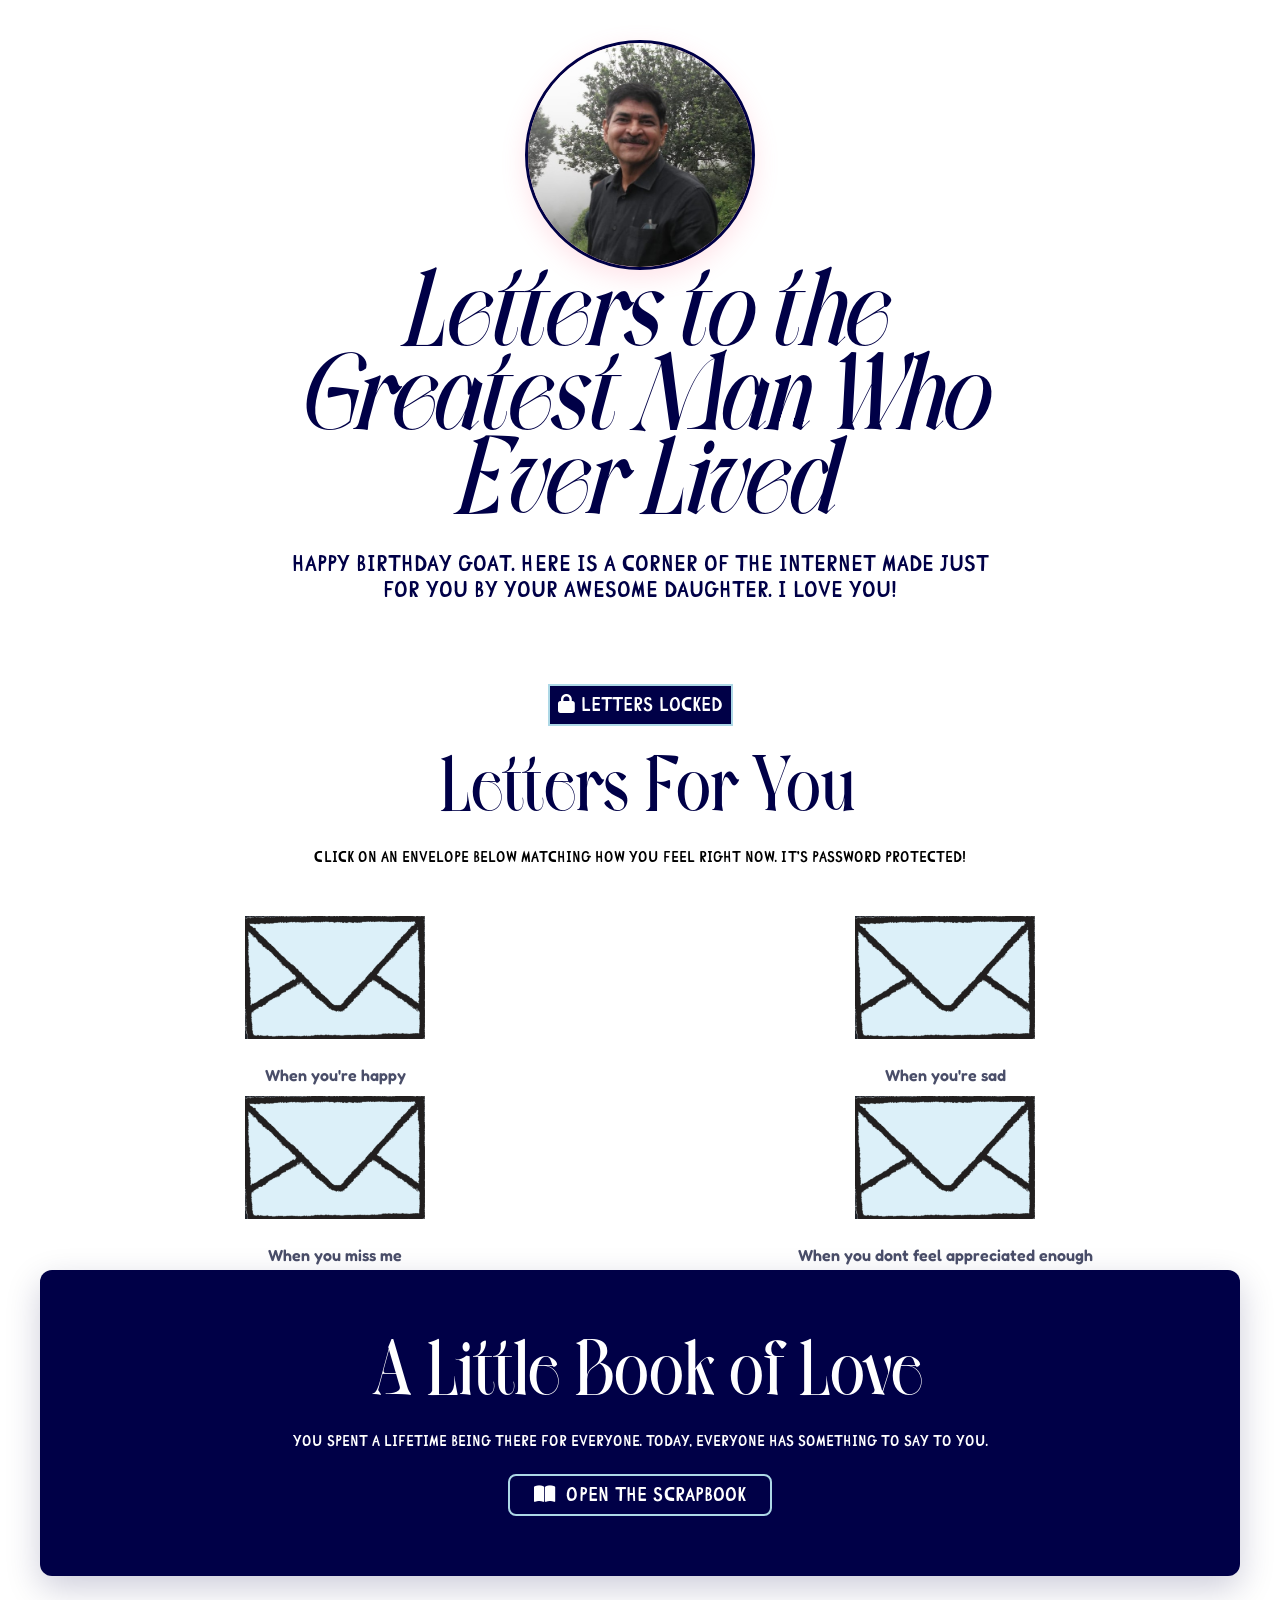
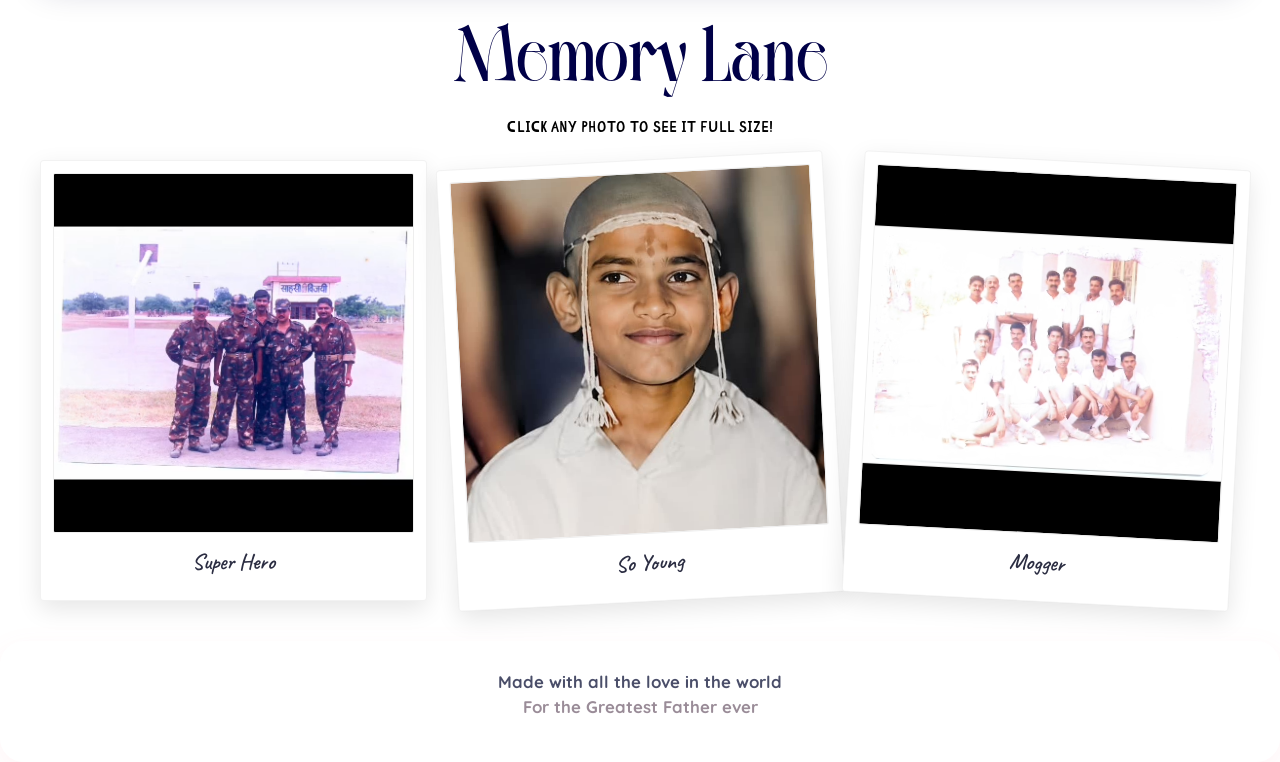
==== index.html @ 83b492b8 "Initial commit" ====
<!DOCTYPE html>
<html lang="en">
<head>
    <meta charset="UTF-8">
    <meta name="viewport" content="width=device-width, initial-scale=1.0">
    <title>Letters to the Greatest Man Who Ever Lived</title>
    <!-- Google Fonts for cute & readable typography -->
    <link rel="preconnect" href="https://fonts.googleapis.com">
    <link rel="preconnect" href="https://fonts.gstatic.com" crossorigin>
    <link href="https://fonts.googleapis.com/css2?family=Fredoka:wght@300..700&family=Quicksand:wght@300..700&family=Caveat:wght@400..700&display=swap" rel="stylesheet">
    <!-- FontAwesome for icons -->
    <link rel="stylesheet" href="https://cdnjs.cloudflare.com/ajax/libs/font-awesome/6.4.0/css/all.min.css">
    <!-- Canvas Confetti Library for cute celebratory effects -->
    <script src="https://cdn.jsdelivr.net/npm/canvas-confetti@1.6.0/dist/confetti.browser.min.js"></script>
    <!-- Custom CSS -->
    <link rel="stylesheet" href="style.css">
</head>
<body>

    <!-- Floating Background Elements (Hearts, Stars, Clouds) -->
    <div id="vanta-bg"></div>
    <!-- Three.js -->
    <script src="https://cdnjs.cloudflare.com/ajax/libs/three.js/r134/three.min.js"></script>

    <!-- Vanta Fog -->
    <script src="https://cdn.jsdelivr.net/npm/vanta@latest/dist/vanta.fog.min.js"></script>



    <div class="app-container">
        <!-- Header / Hero Section -->


        <script type="module">
            import { balloons, textBalloons } from "https://cdn.jsdelivr.net/npm/balloons-js@0.0.3/+esm";
            balloons();
        </script>



        <header class="hero-section">
            <div class="hero-image-wrapper">
                <img src="images/papa5.jpeg" alt="Greatest Dad Illustration" class="hero-image">
            </div>
            <h1 class="hero-title">Letters to the Greatest Man Who Ever Lived</h1>
            <p class="hero-subtitle">Happy birthday goat. Here is a corner of the internet made just for you by your awesome daughter. I love you!</p>
            </div>
        </header>

        <!-- Letters Section -->
        <section class="section letters-section">
            <div id="lock-status-bar">
                <span class="status-badge locked"><i class="fa-solid fa-lock"></i> Letters Locked</span>
            </div>
            <h2 class="section-title"><i class="fa-solid fa-envelope-heart"></i> Letters For You</h2>
            <p class="section-desc">Click on an envelope below matching how you feel right now. It's password protected!</p>
            
            <div class="letters-grid">
                <div class="envelope-card" onclick="openLetter('happy')">
                    <div class="envelope-gif-wrapper">
                        <img
                            class="envelope-static"
                            src="images/Letter.png"
                            alt="Happy envelope"
                        >
                        <img
                            class="envelope-gif"
                            src="images/letter gif.gif"
                            alt=""
                        >
                    </div>
                    <span class="envelope-label">When you're happy</span>
                </div>

                <!-- Sad Envelope -->
                <div class="envelope-card" onclick="openLetter('sad')">
                    <div class="envelope-gif-wrapper">
                        <img
                            class="envelope-static"
                            src="images/Letter.png"
                            alt="Happy envelope"
                        >
                        <img
                            class="envelope-gif"
                            src="images/letter gif.gif"
                            alt=""
                        >
                    </div>
                    <span class="envelope-label">When you're sad</span>
                </div>

                <div class="letters-center-heart"
     onclick="openLetter('mom')"
     role="button"
     tabindex="0"
     aria-label="Open a letter from Mom">

    <img
        class="heart-static"
        src="images/heart image.png"
        alt="Letter from Mom"
    >

    <img
        class="heart-gif"
        src="images/heart slow gif.gif"
        alt=""
    >

    <span class="heart-label">One from your beautiful wife</span>
</div>

                <!-- Proud Envelope -->
                <div class="envelope-card" onclick="openLetter('proud')">
                    <div class="envelope-gif-wrapper">
                        <img
                            class="envelope-static"
                            src="images/Letter.png"
                            alt="Happy envelope"
                        >
                        <img
                            class="envelope-gif"
                            src="images/letter gif.gif"
                            alt=""
                        >
                    </div>
                    <span class="envelope-label">When you miss me</span>
                </div>

                <!-- Not Appreciated Envelope -->
                <div class="envelope-card" onclick="openLetter('not-appreciated')">
                    <div class="envelope-gif-wrapper">
                        <img
                            class="envelope-static"
                            src="images/Letter.png"
                            alt="Happy envelope"
                        >
                        <img
                            class="envelope-gif"
                            src="images/letter gif.gif"
                            alt=""
                        >
                    </div>
                    <span class="envelope-label">When you dont feel appreciated enough</span>
                </div>
            </div>
        </section>

        <!-- Scrapbook Teaser Section -->
        <section class="section scrapbook-teaser-section">
            <h2 class="section-title"><i class="fa-solid fa-book-heart"></i> A Little Book of Love</h2>
            <p class="section-desc">You spent a lifetime being there for everyone. Today, everyone has something to say to you.</p>
            <div class="scrapbook-open-btn-wrap">
                <a href="scrapbook.html" class="scrapbook-open-btn">
                    <i class="fa-solid fa-book-open"></i> Open the Scrapbook
                </a>
            </div>
        </section>

        <!-- Polaroid Photo Gallery Section -->
        <section class="section gallery-section">
            <h2 class="section-title">Memory Lane</h2>
            <p class="section-desc">Click any photo to see it full size!</p>
            
            <div class="polaroid-grid">
                <!-- Polaroid 1 -->
                <div class="polaroid-card" onclick="openLightbox('images/papa3.png', 'The World\'s Best Dad!')">
                    <div class="polaroid-image-container">
                        <img src="images/papa3.png" alt="Best Dad Memory">
                    </div>
                    <p class="polaroid-caption">Super Hero</p>
                </div>

                <!-- Polaroid 2 -->
                <div class="polaroid-card tilt-left" onclick="openLightbox('images/papa2.jpeg', 'hehe young papa')">
                    <div class="polaroid-image-container">
                        <img src="images/papa6.jpeg" alt="Family Hug Memory">
                    </div>
                    <p class="polaroid-caption">So Young</p>
                </div>

                <!-- Polaroid 3 -->
                <div class="polaroid-card tilt-right" onclick="openLightbox('images/papa4.png')">
                    <div class="polaroid-image-container">
                        <img src="images/papa4.png" alt="Relaxing Dad Memory">
                    </div>
                    <p class="polaroid-caption">Mogger</p>
                </div>
            </div>
        </section>

        <!-- Footer -->
        <footer class="app-footer">
            <p>Made with all the love in the world</p>
            <p class="footer-sub">For the Greatest Father ever</p>
            <div class="footer-controls">
                <button class="lock-btn" id="lock-btn" onclick="toggleLockState()"><i class="fa-solid fa-lock"></i> Lock Letters</button>
            </div>
        </footer>

    </div>

    <!-- Modals Section -->

    <!-- Passcode Modal -->
    <div id="passcode-modal" class="modal-overlay">
        <div class="modal-container passcode-modal-content">
            <button class="modal-close-btn" onclick="closeModal('passcode-modal')">&times;</button>
            <div class="lock-icon-wrapper">
                <i class="fa-solid fa-lock-keyhole animated-lock"></i>
            </div>
            <h2>Enter the Secret Code</h2>
            <p class="passcode-prompt">To read Dad's letters, please enter the secret password!</p>
            <div class="passcode-input-wrapper">
                <input type="password" id="passcode-input" placeholder="Type secret code here..." onkeydown="checkPasscodeOnEnter(event)">
                <button class="submit-passcode-btn" onclick="verifyPasscode()">Unlock</button>
            </div>
            <div class="hint-container">
                <span class="hint-trigger" onclick="toggleHint()"><i class="fa-solid fa-circle-question"></i> Need a hint?</span>
                <p id="hint-text" class="hint-text hidden">Hint: Please check whatsapp >_<</p>
            </div>
            <div class="error-msg" id="passcode-error">Oops! That's not the secret code. Try again!</div>
        </div>
    </div>

    <!-- Letter Reading Modal -->
    <div id="letter-modal" class="modal-overlay">
        <div class="modal-container letter-paper">
            <button class="modal-close-btn" onclick="closeModal('letter-modal')">&times;</button>
            <div class="letter-stamp"><i class="fa-solid fa-heart"></i></div>
            <div class="letter-content-wrapper">
                <h2 id="letter-title" class="letter-title">Dearest Dad,</h2>
                <div id="letter-body" class="letter-body">
                    <!-- Dynamic Letter Content will load here -->
                </div>
                <div class="letter-sign-off">
                    <p>With endless love,</p>
                    <p class="handwritten-signature" id="letter-signature">Your Loving Family â¤ï¸</p>
                </div>
            </div>
        </div>
    </div>

    <!-- Lightbox Modal for Photo Gallery -->
    <div id="lightbox-modal" class="modal-overlay" onclick="closeLightboxOverlay(event)">
        <div class="lightbox-container">
            <button class="modal-close-btn lightbox-close" onclick="closeModal('lightbox-modal')">&times;</button>
            <img id="lightbox-img" class="lightbox-img" src="" alt="Zoomed memory">
        </div>
    </div>

    <!-- Inject Javascript -->
    <script src="script.js"></script>
</body>
</html>
---- style.css ----
@font-face {
    font-family: "Harmond";
    src: url("fonts/Harmond-SemBdItaCond.otf") format("opentype");
    font-weight: 600;
    font-style: normal;
    font-display: swap;
}
@font-face {
    font-family: "Harmond SBC";
    src: url("fonts/Harmond-SemiBoldCondensed.otf") format("opentype");
    font-weight: 600;
    font-style: normal;
    font-display: swap;
}
@font-face {
    font-family: "ComicCat";
    src: url("fonts/Comic_CAT.otf") format("opentype");
    font-weight: 600;
    font-style: normal;
    font-display: swap;
}
/* --- CSS Variables / Design Tokens --- */
:root {
    --bg-primary: #fff9f3; /* Cozy cream */
    --bg-gradient: linear-gradient(135deg, #ffeef2 0%, #fff9f3 50%, #e8f5ff 100%);
    --color-primary: #ff758f; /* Cute Coral/Pink */
    --color-primary-dark: #e05773;
    --color-secondary: #ffb703; /* Soft Gold/Yellow */
    --color-success: #83c5be; /* Soft Sage Green */
    --color-info: #a2d2ff; /* Sky Blue */
    --color-danger: #f07167; /* Soft Red */
    --text-color: #4a4e69; /* Warm dark grey for high contrast & readability */
    --text-muted: #9a8c98;
    --white: #ffffff;
    --card-shadow: 0 10px 30px rgba(255, 117, 143, 0.08);
    --polaroid-shadow: 0 8px 24px rgba(0, 0, 0, 0.1);
    --font-heading: 'Fredoka', sans-serif;
    --font-body: 'Quicksand', sans-serif;
    --font-handwritten: 'Caveat', cursive;
    --border-radius-lg: 24px;
    --border-radius-md: 16px;
    --border-radius-sm: 12px;
}

/* --- Base Rules & Reset --- */
* {
    margin: 0;
    padding: 0;
    box-sizing: border-box;
    -webkit-tap-highlight-color: transparent;
}

body {
    font-family: var(--font-body);
    color: var(--text-color);
    background: var(--bg-primary);
    background-image: var(--bg-gradient);
    background-attachment: fixed;
    min-height: 100vh;
    overflow-x: hidden;
    position: relative;
}

/* --- Floating Background Elements --- */
.floating-background {
    position: fixed;
    top: 0;
    left: 0;
    width: 100%;
    height: 100%;
    pointer-events: none;
    z-index: 0;
    overflow: hidden;
}

.floating-item {
    position: absolute;
    opacity: 0.15;
    animation: floatAround 18s linear infinite;
    pointer-events: none;
}

@keyframes floatAround {
    0% {
        transform: translateY(110vh) translateX(0) rotate(0deg) scale(0.8);
        opacity: 0;
    }
    10% {
        opacity: 0.2;
    }
    90% {
        opacity: 0.2;
    }
    100% {
        transform: translateY(-10vh) translateX(50px) rotate(360deg) scale(1.2);
        opacity: 0;
    }
}

/* --- Main Layout --- */
.app-container {
    max-width: 800px;
    margin: 0 auto;
    padding: 40px 20px;
    position: relative;
    z-index: 1;
}

/* --- Hero / Header Section --- */
.hero-section {
    text-align: center;
    margin-bottom: 40px;
    position: relative;
    transition:
        opacity 0.9s ease,
        transform 0.9s cubic-bezier(0.22, 1, 0.36, 1),
        filter 0.9s ease;
}

.hero-section.scrolled-away {
    transform: scale(0.94) translateY(-35px);
    opacity: 0.45;
    filter: blur(3px);
}

.hero-image-wrapper {
    width: 230px;
    height: 230px;
    margin-top: -2px;
    margin: 0 auto 10px auto;
    border-radius: 50%;
    background: linear-gradient(135deg, #ffd3db 0%, #ffcad4 100%);
    display: flex;
    align-items: center;
    justify-content: center;
    box-shadow: 0 8px 24px rgba(255, 117, 143, 0.2);
    border: 3px solid #000047;
    overflow: hidden;
    transition: transform 0.4s cubic-bezier(0.175, 0.885, 0.32, 1.275);
}

.hero-image-wrapper:hover {
    transform: scale(1.05) rotate(2deg);
}

.hero-image {
    width: 100%;
    height: 100%;
    object-fit: cover;
}

.hero-title {
    font-family: "Harmond", serif;
    font-size: 7rem;
    font-weight: 700;
    color: #000047;
    max-width: 900px;
    margin: 0 auto 20px auto;
    letter-spacing: -2px;
    line-height: 0.75;
}


.hero-subtitle {
    font-family: "ComicCat", serif;
    font-size: 1.35rem;
    color: #000047;
    max-width: 750px;
    line-height: 1.2;
    margin: 0 auto 25px auto;
    padding: 0 10px;
}

.letters-section .status-badge {
    display: block;
    width: fit-content;
    margin: 0 auto 20px auto;
}

.lock-status-bar {
    display: inline-block;
    font-family: "ComicCat", serif;
    padding: 12px 22px;
    border-radius: 50px;
    font-size: 0.65rem;
    font-weight: 900;
    transition: all 0.3s ease;
    margin-top: 10px;
    align-items: center;
}

.status-badge.locked {
    background: #000047;
    color: #ffffff;
    font-family: "ComicCat", serif;
    font-size: 1.2rem;
    padding: 0.5rem;
    border: 2px solid lightblue;
}

.status-badge.unlocked {
    background: #000047;
    color: #ffffff;
    font-family: "ComicCat", serif;
    font-size: 1.2rem;
    padding: 0.5rem;
    border: 2px solid lightblue;
}

/* --- Section Global Styling --- */
.section {
    width: 100%;
    max-width: 1200px;
    margin: 0 auto 40px auto;
    opacity: 1;
    transform: translateY(0) scale(1);
    filter: blur(0);
}.letters-center-heart {
    position: absolute;
    left: 50%;
    top: 56%;

    width: 420px;
    height: 420px;

    margin-top: 3rem;

    transform: translate(-50%, -50%);

    display: flex;
    align-items: center;
    justify-content: center;

    z-index: 10;
    cursor: pointer;

    animation: heartSlideIn 1s cubic-bezier(0.22, 1, 0.36, 1) both;
    animation-timeline: view();
    animation-range: entry 10% cover 35%;
}

.heart-static,
.heart-gif {
    position: absolute;
    object-fit: contain;
    display: block;
}

/* Static heart */
.heart-static {
    width: 250px;
    height: 250px;
    opacity: 1;
    z-index: 2;
}

/* GIF â€” EXACT SAME SIZE AND POSITION */
.heart-gif {
    width: 250px;
    height: 250px;
    opacity: 0;
    z-index: 3;
}

/* Hover = simply swap image */
.letters-center-heart:hover .heart-static {
    opacity: 0;
}

.letters-center-heart:hover .heart-gif {
    opacity: 1;
}

/* Label */
.heart-label {
    position: absolute;
    top: 300px;
    width: 100%;
    text-align: center;
    margin-top: 2rem;

    font-family: "ComicCat", sans-serif;
    font-size: 1.05rem;
    font-weight: 700;
    color: #000047;

    white-space: nowrap;
    z-index: 5;
}

@keyframes heartSlideIn {
    0% {
        opacity: 0;
        transform: translate(-50%, 80px) scale(0.75);
    }

    100% {
        opacity: 1;
        transform: translate(-50%, -50%) scale(1);
    }
}

.letters-grid {
    display: grid;
    grid-template-columns: repeat(2, 1fr);
    gap: 20px;
    align-items: stretch;
}

.envelope-card {
    position: relative;
    width: 100%;
    height: 220px;
    cursor: pointer;
    text-align: center;
        margin-bottom: 10px;
}

/* Keeps the image perfectly centered inside each card */
.envelope-gif-wrapper {
    position: relative;
    width: 100%;
    height: 175px;
    display: flex;
    align-items: center;
    justify-content: center;
}

/* Both images occupy EXACTLY the same position */
.envelope-static,
.envelope-gif {
    position: absolute;
    width: 230px;
    height: 180px;
    object-fit: contain;
    display: block;
    transition: opacity 0.15s ease;
}

/* Closed envelope visible initially */
.envelope-static {
    position: absolute;
    width: 180px;
    height: 150px;
    object-fit: contain;
    display: block;
    z-index: 2;
}

/* GIF hidden initially */
.envelope-gif {
    position: absolute;
    width: 300px;
    height: 240px;
    object-fit: contain;
    display: block;
    z-index: 3;

    opacity: 0;
    transform: scale(0.75);
    transition:
        opacity 0.25s ease,
        transform 0.45s cubic-bezier(0.22, 1, 0.36, 1);
}

/* Hover â†’ GIF appears in EXACT same position */
.envelope-card:hover .envelope-static {
    opacity: 0;
}

.envelope-card:hover .envelope-gif {
    opacity: 1;
}

.envelope-label {
    position: relative;
    font-family: "Harmond", serif;
    font-size: large;
    margin-bottom: 2px;
    z-index: 5;
    display: block;
}

@keyframes lettersEntrance {
    0% {
        opacity: 0;
        transform: translateY(100px) scale(0.94);
        filter: blur(8px);
    }
    60% {
        opacity: 1;
        transform: translateY(-8px) scale(1.01);
        filter: blur(0);
    }
    100% {
        opacity: 1;
        transform: translateY(0) scale(1);
        filter: blur(0);
    }
}

.section-title {
    font-family: "Harmond SBC", serif;
    text-align: center;
    font-size: 5rem;
    color: #000047;
    margin-bottom: 8px;
    display: relative;
    align-items: center;
    gap: 12px;
}

.section-title i {
    font-size: 1.5rem;
    align-items: center;
}

.section-desc {
    font-family: "ComicCat";
    font-size: 0.95rem;
    color: black;
    margin-bottom: 24px;
    text-align: center;
}

/* --- Letters Grid & Envelopes --- */
.letters-grid {
    display: grid;
    grid-template-columns: repeat(2, 1fr);
    gap: 20px;
}

.envelope-card {
    height: 150px;
    perspective: 1000px;
    cursor: pointer;
}

.envelope-inner {
    width: 100%;
    height: 100%;
    transition: transform 0.6s cubic-bezier(0.175, 0.885, 0.32, 1.275);
    transform-style: preserve-3d;
    position: relative;
}

.envelope-card:hover .envelope-inner {
    transform: translateY(-8px) scale(1.03);
}

.envelope-front {
    position: absolute;
    width: 100%;
    height: 100%;
    background: #ffe3e8;
    border-radius: var(--border-radius-md);
    border: 2px solid #ffcad4;
    overflow: hidden;
    box-shadow: 0 8px 16px rgba(255, 117, 143, 0.1);
    display: flex;
    flex-direction: column;
    justify-content: flex-end;
    padding-bottom: 20px;
}

/* Cute Triangle Envelope Flap */
.envelope-flap {
    position: absolute;
    top: 0;
    left: 0;
    width: 0;
    height: 0;
    border-left: 175px solid transparent;
    border-right: 175px solid transparent;
    border-top: 60px solid #ffb5c2;
    z-index: 2;
    transform-origin: top;
    transition: transform 0.4s ease;
}

/* Adjusted for responsiveness below, but looks great on desktop */
.envelope-body {
    display: flex;
    flex-direction: column;
    align-items: center;
    position: relative;
    z-index: 1;
}

.heart-sticker {
    width: 44px;
    height: 44px;
    border-radius: 50%;
    background: var(--white);
    box-shadow: 0 4px 10px rgba(255, 117, 143, 0.2);
    display: flex;
    align-items: center;
    justify-content: center;
    font-size: 1.4rem;
    margin-bottom: 12px;
    transition: all 0.3s cubic-bezier(0.175, 0.885, 0.32, 1.275);
    z-index: 3;
}

.envelope-card:hover .heart-sticker {
    transform: scale(1.2) rotate(15deg);
}

/* Sticker Color Coding */
.happy-heart { color: #ffd166; }
.sad-heart { color: #118ab2; }
.proud-heart { color: #06d6a0; }
.unappreciated-heart { color: #f78c6b; }

.envelope-label {
    font-family: var(--font-heading);
    font-size: 1rem;
    font-weight: 600;
    color: var(--text-color);
    text-align: center;
    padding: 0 10px;
}

/* --- Mom's Section --- */
.mom-section {
    padding: 0;
    margin-top: 5px;
    overflow: hidden;
    border: none;
    background: none;
}

.mom-letter-card {
    background: linear-gradient(135deg, #ffd3e0 0%, #ffcad4 100%);
    border-radius: var(--border-radius-lg);
        margin-top: 5px;
    box-shadow: var(--card-shadow);
    padding: 24px;
    border: 3px solid var(--white);
    cursor: pointer;
    position: relative;
    overflow: hidden;
    transition: transform 0.3s ease, box-shadow 0.3s ease;
}

.mom-letter-card:hover {
    transform: translateY(-5px);
    box-shadow: 0 15px 35px rgba(255, 117, 143, 0.25);
}

.mom-card-banner {
    display: inline-flex;
    align-items: center;
    gap: 8px;
    background: var(--color-primary);
    color: var(--white);
    padding: 6px 14px;
    border-radius: 50px;
    font-family: var(--font-heading);
    font-size: 0.9rem;
    margin-bottom: 16px;
}

.mom-card-content h3 {
    font-family: var(--font-heading);
    font-size: 1.5rem;
    color: var(--color-primary-dark);
    margin-bottom: 8px;
}

.mom-card-preview {
    font-size: 0.95rem;
    color: #5c4e52;
    margin-bottom: 16px;
}

.mom-card-footer {
    display: flex;
    justify-content: space-between;
    align-items: center;
    color: var(--color-primary-dark);
    font-size: 0.85rem;
    font-weight: 700;
}

.mom-stamp {
    font-size: 2.2rem;
    opacity: 0.25;
    position: absolute;
    bottom: 10px;
    right: 20px;
    transform: rotate(-15deg);
    color: var(--color-primary-dark);
}

/* --- Polaroid Gallery Section --- */
.polaroid-grid {
    display: grid;
    grid-template-columns: repeat(3, 1fr);
    gap: 20px;
    margin-top: 10px;
}

.polaroid-card {
    background: var(--white);
    padding: 12px 12px 24px 12px;
    box-shadow: var(--polaroid-shadow);
    border: 1px solid rgba(0, 0, 0, 0.05);
    border-radius: 4px;
    cursor: pointer;
    transition: transform 0.3s cubic-bezier(0.175, 0.885, 0.32, 1.275), box-shadow 0.3s ease;
    display: flex;
    flex-direction: column;
}

.polaroid-card:hover {
    transform: scale(1.05) rotate(0deg) !important;
    box-shadow: 0 12px 28px rgba(0, 0, 0, 0.15);
    z-index: 10;
}

/* Tilted polaroids for retro look */
.tilt-left {
    transform: rotate(-3deg);
}

.tilt-right {
    transform: rotate(3deg);
}

.polaroid-image-container {
    width: 100%;
    aspect-ratio: 1 / 1;
    overflow: hidden;
    border: 1px solid #eee;
    background: #f8f9fa;
    border-radius: 2px;
}

.polaroid-image-container img {
    width: 100%;
    height: 100%;
    object-fit: cover;
    transition: transform 0.5s ease;
}

.polaroid-card:hover .polaroid-image-container img {
    transform: scale(1.03);
}

.polaroid-caption {
    font-family: var(--font-handwritten);
    font-size: 1.4rem;
    color: #2b2d42;
    text-align: center;
    margin-top: 14px;
    font-weight: 600;
}

/* --- Friends Notes Section --- */
.notes-grid {
    display: grid;
    grid-template-columns: repeat(2, 1fr);
    gap: 20px;
}

.note-card {
    background: #fff;
    padding: 24px 20px;
    border-radius: 4px;
    position: relative;
    box-shadow: 3px 5px 12px rgba(0, 0, 0, 0.08);
    display: flex;
    flex-direction: column;
    min-height: 160px;
    justify-content: space-between;
    transition: transform 0.3s ease;
}

.note-card:hover {
    transform: translateY(-4px) rotate(1deg);
}

/* Note push pins */
.note-pin {
    width: 14px;
    height: 14px;
    border-radius: 50%;
    position: absolute;
    top: -6px;
    left: 50%;
    transform: translateX(-50%);
    box-shadow: 0 2px 4px rgba(0, 0, 0, 0.1);
}

.note-pin::after {
    content: '';
    width: 2px;
    height: 10px;
    background: rgba(0, 0, 0, 0.2);
    position: absolute;
    bottom: -8px;
    left: 6px;
}

/* Post-it colors */
.color-1 { background-color: #fff9db; } /* Pastel Yellow */
.color-1 .note-pin { background-color: #ffd43b; }
.color-2 { background-color: #e8f5e9; } /* Pastel Green */
.color-2 .note-pin { background-color: #81c784; }
.color-3 { background-color: #e3f2fd; } /* Pastel Blue */
.color-3 .note-pin { background-color: #64b5f6; }
.color-4 { background-color: #fce4ec; } /* Pastel Pink */
.color-4 .note-pin { background-color: #f06292; }

.note-text {
    font-family: var(--font-body);
    font-size: 0.95rem;
    line-height: 1.5;
    color: #495057;
    font-style: italic;
}

.note-author {
    font-family: var(--font-handwritten);
    font-size: 1.3rem;
    font-weight: 700;
    text-align: right;
    margin-top: 15px;
    color: #343a40;
}

/* --- Hobbies / Boredom Buster --- */
.boredom-container {
    display: flex;
    flex-direction: column;
    gap: 30px;
}

.hobbies-grid {
    display: grid;
    grid-template-columns: repeat(3, 1fr);
    gap: 15px;
}

.hobby-card {
    background: #f8f9fa;
    border-radius: var(--border-radius-md);
    padding: 16px;
    text-align: center;
    border: 2px solid #e9ecef;
    display: flex;
    flex-direction: column;
    align-items: center;
    justify-content: center;
    gap: 10px;
    transition: all 0.3s cubic-bezier(0.175, 0.885, 0.32, 1.275);
}

.hobby-card:hover {
    border-color: var(--color-primary);
    background: #fff0f3;
    transform: translateY(-4px);
}

.hobby-card.selected-hobby {
    border-color: var(--color-success);
    background: #e8fcf9;
    transform: scale(1.08);
    box-shadow: 0 8px 20px rgba(131, 197, 190, 0.3);
    animation: pulseSelected 0.8s infinite alternate;
}

@keyframes pulseSelected {
    0% { transform: scale(1.06); }
    100% { transform: scale(1.1); }
}

.hobby-icon {
    font-size: 1.8rem;
    color: var(--color-primary);
}

.hobby-card.selected-hobby .hobby-icon {
    color: var(--color-success);
}

.hobby-name {
    font-size: 0.85rem;
    font-weight: 700;
    line-height: 1.3;
}

.magic-btn-container {
    text-align: center;
    margin: 10px 0;
}

.magic-button {
    background: linear-gradient(135deg, var(--color-primary) 0%, var(--color-primary-dark) 100%);
    color: var(--white);
    border: none;
    padding: 14px 28px;
    font-family: var(--font-heading);
    font-size: 1.1rem;
    font-weight: 700;
    border-radius: 50px;
    cursor: pointer;
    box-shadow: 0 6px 15px rgba(255, 117, 143, 0.3);
    transition: all 0.3s ease;
    display: inline-flex;
    align-items: center;
    gap: 10px;
}

.magic-button:hover {
    transform: translateY(-2px);
    box-shadow: 0 8px 20px rgba(255, 117, 143, 0.45);
}

.magic-button:active {
    transform: translateY(1px);
}

.picked-result {
    margin-top: 15px;
    font-family: var(--font-heading);
    font-size: 1.3rem;
    color: var(--color-success);
    min-height: 30px;
    font-weight: 700;
    transition: opacity 0.3s ease;
}

/* YouTube Container */
.youtube-container {
    margin-top: 20px;
    background: #fdfefe;
    border: 2px solid #f1f3f5;
    border-radius: var(--border-radius-md);
    padding: 20px;
    text-align: center;
}

.youtube-container h3 {
    font-family: var(--font-heading);
    font-size: 1.25rem;
    color: var(--text-color);
    margin-bottom: 6px;
}

.video-subtitle {
    font-size: 0.85rem;
    color: var(--text-muted);
    margin-bottom: 16px;
}

/* 16:9 Responsive Video Wrapper */
.video-wrapper {
    position: relative;
    padding-bottom: 56.25%; /* 16:9 */
    height: 0;
    overflow: hidden;
    border-radius: var(--border-radius-sm);
    box-shadow: 0 4px 12px rgba(0,0,0,0.08);
    background: #000;
}

.video-wrapper iframe {
    position: absolute;
    top: 0;
    left: 0;
    width: 100%;
    height: 100%;
}

/* --- Footer --- */
.app-footer {
    text-align: center;
    padding: 30px 20px;
    margin-top: 40px;
    border-radius: var(--border-radius-lg);
    background: rgba(255, 255, 255, 0.6);
    backdrop-filter: blur(10px);
    box-shadow: var(--card-shadow);
}

.app-footer p {
    font-size: 1.05rem;
    font-weight: 700;
}

.footer-sub {
    font-size: 0.85rem;
    color: var(--text-muted);
    margin-top: 4px;
}

.footer-controls {
    margin-top: 15px;
}

.lock-btn {
    background: #000047;
    border: 2px solid lightblue;
    color: #ffffff;
    padding: 0.5rem 1.5rem;
    border-radius: 50px;
    cursor: pointer;
    font-family: "ComicCat", serif;
    font-size: 1.2rem;
    transition: all 0.3s ease;
    display: inline-flex;
    align-items: center;
    gap: 8px;
}

.lock-btn:hover {
    background: #000030;
    color: #ffffff;
    border-color: #ffffff;
}

/* --- Modal Overlays & Styling --- */
.modal-overlay {
    position: fixed;
    top: 0;
    left: 0;
    width: 100vw;
    height: 100vh;
    background: rgba(74, 78, 105, 0.4);
    backdrop-filter: blur(8px);
    display: flex;
    align-items: center;
    justify-content: center;
    z-index: 1000;
    opacity: 0;
    pointer-events: none;
    transition: opacity 0.3s ease;
    padding: 20px;
}

.modal-overlay.active {
    opacity: 1;
    pointer-events: auto;
}

.modal-container {
    background: var(--white);
    border-radius: var(--border-radius-lg);
    box-shadow: 0 20px 50px rgba(0, 0, 0, 0.15);
    width: 100%;
    max-width: 500px;
    padding: 30px;
    position: relative;
    transform: scale(0.9);
    transition: transform 0.3s cubic-bezier(0.175, 0.885, 0.32, 1.275);
    overflow: hidden;
}

.modal-overlay.active .modal-container {
    transform: scale(1);
}

.modal-close-btn {
    position: absolute;
    top: 15px;
    right: 20px;
    font-size: 2rem;
    background: none;
    border: none;
    color: var(--text-muted);
    cursor: pointer;
    z-index: 10;
    line-height: 1;
    transition: color 0.3s ease;
}

.modal-close-btn:hover {
    color: var(--color-danger);
}

/* Passcode Lock Modal Specifics */
.passcode-modal-content {
    text-align: center;
    max-width: 400px;
    border: 3px solid #ffeef2;
}

.lock-icon-wrapper {
    font-size: 3.5rem;
    color: var(--color-primary);
    margin-bottom: 15px;
}

.animated-lock {
    display: inline-block;
}

.animated-lock.shake {
    animation: shakeLock 0.5s ease-in-out;
}

@keyframes shakeLock {
    0%, 100% { transform: translateX(0); }
    20%, 60% { transform: translateX(-10px); }
    40%, 80% { transform: translateX(10px); }
}

.passcode-prompt {
    font-size: 0.95rem;
    color: var(--text-muted);
    margin-bottom: 20px;
}

.passcode-input-wrapper {
    display: flex;
    flex-direction: column;
    gap: 12px;
}

.passcode-input-wrapper input {
    padding: 14px 20px;
    border-radius: 50px;
    border: 2px solid #e9ecef;
    outline: none;
    font-size: 1.1rem;
    text-align: center;
    font-family: var(--font-body);
    transition: border-color 0.3s ease;
}

.passcode-input-wrapper input:focus {
    border-color: var(--color-primary);
}

.submit-passcode-btn {
    background: var(--color-primary);
    color: var(--white);
    border: none;
    padding: 14px;
    border-radius: 50px;
    font-family: var(--font-heading);
    font-size: 1.1rem;
    font-weight: 700;
    cursor: pointer;
    box-shadow: 0 4px 10px rgba(255, 117, 143, 0.2);
    transition: all 0.3s ease;
}

.submit-passcode-btn:hover {
    background: var(--color-primary-dark);
    box-shadow: 0 6px 15px rgba(255, 117, 143, 0.35);
}

.hint-container {
    margin-top: 15px;
}

.hint-trigger {
    font-size: 0.85rem;
    color: var(--color-primary-dark);
    cursor: pointer;
    font-weight: 700;
    text-decoration: underline;
    display: inline-flex;
    align-items: center;
    gap: 4px;
}

.hint-text {
    font-size: 0.8rem;
    color: var(--text-muted);
    margin-top: 8px;
    line-height: 1.4;
    background: #fff8f9;
    padding: 10px;
    border-radius: var(--border-radius-sm);
    border: 1px solid #ffeef1;
    transition: all 0.3s ease;
}

.hint-text.hidden {
    display: none;
}

.error-msg {
    color: var(--color-danger);
    font-size: 0.85rem;
    font-weight: 700;
    margin-top: 12px;
    display: none;
}

/* Lined Letter Paper Design */
.letter-paper {
    background: #fffef0; /* Warm paper color */
    border: 1px solid #f2eed0;
    border-radius: 12px;
    max-width: 600px;
    box-shadow: 0 15px 45px rgba(0,0,0,0.15);
    background-image: 
        linear-gradient(rgba(0,0,0,0.05) 1px, transparent 1px), /* Horizontal notebook lines */
        linear-gradient(90deg, rgba(230,92,92,0.15) 1px, transparent 1px); /* Vertical red margin */
    background-size: 100% 28px, 100% 100%;
    background-position: 0 0, 60px 0;
    padding: 40px 40px 40px 90px; /* Big left padding to make space for notebooks margin */
    position: relative;
}

/* Letter Notebook binder circles (left margin helper decoration) removed as requested */
.letter-stamp {
    position: absolute;
    top: 25px;
    right: 40px;
    font-size: 2.5rem;
    color: rgba(255, 117, 143, 0.15);
    transform: rotate(15deg);
    border: 3px dashed rgba(255, 117, 143, 0.2);
    width: 60px;
    height: 60px;
    border-radius: 8px;
    display: flex;
    align-items: center;
    justify-content: center;
}

.letter-content-wrapper {
    font-family: var(--font-handwritten);
    color: #2b2d42;
    min-height: 250px;
    display: flex;
    flex-direction: column;
    justify-content: space-between;
}

.letter-title {
    font-family: var(--font-handwritten);
    font-size: 2rem;
    font-weight: 700;
    margin-bottom: 20px;
    line-height: 1.5;
}

.letter-body {
    font-size: 1.6rem;
    line-height: 1.75;
    margin-bottom: 30px;
    white-space: pre-line; /* Keeps linebreaks */
}

.letter-sign-off {
    text-align: right;
    font-size: 1.6rem;
    line-height: 1.5;
}

.handwritten-signature {
    font-size: 2.2rem;
    font-weight: 700;
    color: var(--color-primary-dark);
}

/* Lightbox Modal Specifics */
.lightbox-container {
    position: relative;
    max-width: 90%;
    max-height: 80vh;
    display: flex;
    flex-direction: column;
    align-items: center;
}

.lightbox-img {
    max-width: 100%;
    max-height: 70vh;
    border-radius: var(--border-radius-sm);
    box-shadow: 0 10px 40px rgba(0,0,0,0.35);
    border: 6px solid var(--white);
    object-fit: contain;
}

.lightbox-caption {
    color: var(--white);
    margin-top: 15px;
    font-size: 1.1rem;
    font-weight: 700;
    text-align: center;
    background: rgba(0, 0, 0, 0.6);
    padding: 8px 20px;
    border-radius: 50px;
}

.lightbox-close {
    color: var(--white);
    top: -40px;
    right: 0px;
}

.lightbox-close:hover {
    color: var(--color-primary);
}


/* --- Responsive Adjustments / Media Queries --- */

/* Tablet & Smaller Screens */
@media (max-width: 768px) {
    .app-container {
        padding: 20px 15px;
    }

    .hero-title {
        font-size: 1.8rem;
    }

    .hero-subtitle {
        font-size: 0.95rem;
    }

    .letters-grid {
        gap: 15px;
    }

    .envelope-card {
        height: 130px;
    }

    .envelope-flap {
        /* Reduce triangle flap size for small card widths */
        border-left: 135px solid transparent;
        border-right: 135px solid transparent;
        border-top: 50px solid #ffb5c2;
    }

    .polaroid-grid {
        grid-template-columns: repeat(3, 1fr);
        gap: 10px;
    }

    .polaroid-card {
        padding: 8px 8px 18px 8px;
    }

    .polaroid-caption {
        font-size: 1.1rem;
        margin-top: 8px;
    }

    .hobbies-grid {
        grid-template-columns: repeat(2, 1fr);
        gap: 10px;
    }

    .letter-paper {
        padding: 30px 30px 30px 60px;
        background-position: 0 0, 40px 0;
    }

    .letter-body {
        font-size: 1.35rem;
        line-height: 1.6;
    }
    
    .letter-title, .letter-sign-off {
        font-size: 1.45rem;
    }
}

/* Mobile Screens (Under 480px) */
@media (max-width: 480px) {

    .letters-grid {
        grid-template-columns: 1fr;
        gap: 0;
        width: 100%;
    }

    /* Every envelope gets its own predictable space */
    .envelope-card {
        width: 100%;
        height: 245px;
        display: flex;
        flex-direction: column;
        align-items: center;
        justify-content: flex-start;
        margin: 0;
    }

    .envelope-gif-wrapper {
        width: 100%;
        height: 190px;
        display: flex;
        align-items: center;
        justify-content: center;
        position: relative;
    }

    .envelope-label {
        display: block;
        position: relative;
        margin-top: 12px;
        width: 100%;

        text-align: center;

        font-size: 1rem;
        line-height: 1.25;

        white-space: normal;
    }


    /* =========================
       CENTER HEART
       ========================= */

    .letters-center-heart {
        position: relative;

        left: auto;
        top: auto;

        width: 100%;
        height: 300px;

        margin: 0;

        transform: none;

        display: flex;
        align-items: center;
        justify-content: center;

        grid-column: 1;

        z-index: 10;

        animation: none;
    }

    .heart-static {
        position: absolute;

        width: 210px;
        height: 210px;

        left: 50%;
        top: 45%;

        transform: translate(-50%, -50%);
    }

    .heart-gif {
        position: absolute;

        width: 260px;
        height: 260px;

        left: 50%;
        top: 45%;

        transform: translate(-50%, -50%);
    }

    .letters-center-heart:hover .heart-gif {
        transform: translate(-50%, -50%);
    }

    .heart-label {
        position: absolute;

        top: 225px;
        left: 50%;

        transform: translateX(-50%);

        width: 100%;

        margin: 0;

        text-align: center;

        font-size: 0.85rem;
        line-height: 1.2;

        white-space: normal;
        z-index: 20;
    }
    .hero-title {
        font-size: 4rem;
        letter-spacing: -1px;
        font-family: "Harmond", serif;
        font-weight: 700;
        color: #000047;
        margin-bottom: 12px;
        line-height: 1;
    }
    .hero-subtitle {
        font-family: "ComicCat", serif;
        margin-top: 1rem;
        font-size: 1rem;
        color: solid #ffffff;
        line-height: 1.6;
        margin-bottom: 20px;
        padding: 0 10px;
    }
    .section {
        padding: 20px 15px;
    }

    .section-title {
        font-size: 3rem;
    }
    .section-desc{
        font-size: 0.8rem;
        text-align: center;
    }

    .letters-grid {
        grid-template-columns: 1fr; /* Single column for vertical stacked envelopes on mobile */
    }


    .polaroid-grid {
        grid-template-columns: 1fr; /* Stack polaroids vertically on small screens */
        gap: 20px;
        max-width: 280px;
        margin: 0 auto;
    }

    .polaroid-card {
        transform: rotate(0) !important;
    }

    .notes-grid {
        grid-template-columns: 1fr; /* Stack sticky notes */
    }

    .hobbies-grid {
        grid-template-columns: 1fr;
    }
}
#vanta-bg {
    position: fixed;
    inset: 0;
    width: 100%;
    height: 100%;
    z-index: -1;
}

/* --- Scroll-Driven Letter Entrance --- */
/* Letters slide in from alternating sides as they enter the viewport. */
@keyframes letterFromLeft {
    0% {
        transform: translateX(-100%);
        opacity: 0;
    }
    100% {
        transform: translateX(0);
        opacity: 1;
    }
}

@keyframes letterFromRight {
    0% {
        transform: translateX(100%);
        opacity: 0;
    }
    100% {
        transform: translateX(0);
        opacity: 1;
    }
}

@supports (animation-timeline: view()) {
    .letters-section .envelope-card {
        animation-timeline: view();
        animation-range: entry 0% cover 30%;
        animation-fill-mode: both;
    }

    .letters-section .envelope-card:nth-child(odd) {
        animation-name: letterFromLeft;
        animation-timing-function: linear;
    }

    .letters-section .envelope-card:nth-child(even) {
        animation-name: letterFromRight;
        animation-timing-function: linear;
    }
}
/* ===== FIX VANTA BACKGROUND ===== */

html,
body {
    background: transparent !important;
}

body {
    background-image: none !important;
}

#vanta-bg {
    position: fixed;
    inset: 0;
    width: 100%;
    height: 100%;
    z-index: 0;
    pointer-events: none;
}

#vanta-bg canvas {
    position: absolute !important;
    inset: 0 !important;
    width: 100% !important;
    height: 100% !important;
}

.app-container {
    position: relative;
    z-index: 1;
}
/* ===== MOBILE HEART FIX ONLY ===== */

@media (max-width: 480px) {

    .letters-grid {
        grid-template-columns: 1fr;
        gap: 20px;
    }

    .letters-center-heart {
        position: relative;

        left: auto;
        top: auto;

        width: 100%;
        height: 230px;

        margin: 0;
        transform: none;

        display: flex;
        align-items: center;
        justify-content: center;

        grid-column: 1;

        z-index: 10;

        animation: none;
    }

    /* Keep the static heart centered */
    .letters-center-heart .heart-static {
        position: absolute;

        width: 200px;
        height: 200px;

        left: 50%;
        top: 50%;

        transform: translate(-50%, -50%);
    }

    /* GIF can be slightly larger */
    .letters-center-heart .heart-gif {
        position: absolute;

        width: 240px;
        height: 240px;

        left: 50%;
        top: 50%;

        transform: translate(-50%, -50%);
    }

    /* Don't let hover change its position */
    .letters-center-heart:hover .heart-gif {
        transform: translate(-50%, -50%);
    }

    .heart-label {
        position: absolute;

        top: 205px;
        left: 50%;

        transform: translateX(-50%);

        width: 100%;

        margin: 0;

        text-align: center;

        font-family: "ComicCat", sans-serif;
        font-size: 0.85rem;
        line-height: 1.2;

        white-space: nowrap;

        z-index: 5;
    }
}
/* =========================================================
   LETTER MODAL â€” CENTERED + RESPONSIVE + SCROLLABLE
   ========================================================= */

#letter-modal {
    position: fixed;
    inset: 0;
    width: 100vw;
    height: 100vh;

    display: flex;
    align-items: center;
    justify-content: center;

    padding: 24px;

    overflow: hidden;
    z-index: 2000;
}

/* The actual letter */
#letter-modal .letter-paper {
    position: relative;

    width: min(720px, 92vw);
    max-width: 720px;

    max-height: 86vh;

    margin: 0;
    padding: 45px 50px 40px 90px;

    overflow-y: auto;
    overflow-x: hidden;

    box-sizing: border-box;

    border-radius: 14px;

    transform: none;
}

/* Make scrollbar subtle */
#letter-modal .letter-paper::-webkit-scrollbar {
    width: 7px;
}

#letter-modal .letter-paper::-webkit-scrollbar-track {
    background: transparent;
}

#letter-modal .letter-paper::-webkit-scrollbar-thumb {
    background: rgba(255, 117, 143, 0.35);
    border-radius: 20px;
}

/* Keep close button visible */
#letter-modal .modal-close-btn {
    position: absolute;

    top: 15px;
    right: 18px;

    width: 42px;
    height: 42px;

    display: flex;
    align-items: center;
    justify-content: center;

    background: rgba(255, 255, 255, 0.85);
    border-radius: 50%;

    font-size: 2rem;
    line-height: 1;

    z-index: 50;

    cursor: pointer;
}

/* Letter content */
#letter-modal .letter-content-wrapper {
    width: 100%;
    min-height: 0;
}

/* Title */
#letter-modal .letter-title {
    padding-right: 35px;
}

/* Body */
#letter-modal .letter-body {
    overflow-wrap: break-word;
}

/* Signature */
#letter-modal .letter-sign-off {
    margin-top: 25px;
}

/* =====================================================
   SCRAPBOOK TEASER — matches site section style
   ===================================================== */

/* Hide non-active notebook pages */
.sb-hidden {
    opacity: 0 !important;
    pointer-events: none !important;
    transform: translateX(30px) !important;
}


.scrapbook-teaser-section {
    text-align: center;
    background-color: #000047;
    padding: 60px 30px;
    margin: 40px auto;
    border-radius: 12px;
    box-shadow: 0 12px 35px rgba(0, 0, 71, 0.2);
}

.scrapbook-teaser-section .section-title,
.scrapbook-teaser-section .section-desc {
    color: #ffffff;
}

.scrapbook-open-btn-wrap {
    margin-top: 20px;
}

.scrapbook-open-btn {
    display: inline-flex;
    align-items: center;
    gap: 10px;
    background: #000047;
    color: #ffffff;
    font-family: "ComicCat", serif;
    font-size: 1.2rem;
    padding: 0.5rem 1.5rem;
    border: 2px solid lightblue;
    border-radius: 8px;
    cursor: pointer;
    text-decoration: none;
    transition: all 0.3s ease;
}

.scrapbook-open-btn:hover {
    transform: translateY(-2px);
    box-shadow: 0 8px 20px rgba(0, 0, 71, 0.4);
}

.scrapbook-open-btn:active {
    transform: translateY(1px);
}

/* =====================================================
   SCRAPBOOK OVERLAY
   ===================================================== */

.scrapbook-overlay {
    position: fixed;
    inset: 0;
    z-index: 3000;
    background: #1a1008;
    display: flex;
    align-items: stretch;
    justify-content: center;
    overflow: hidden;
    opacity: 0;
    pointer-events: none;
    transition: opacity 0.4s ease;
}

.scrapbook-overlay.active {
    opacity: 1;
    pointer-events: auto;
}

.sb-global-close {
    position: fixed;
    top: 16px;
    right: 16px;
    z-index: 5000;
    width: 44px;
    height: 44px;
    border-radius: 50%;
    background: rgba(255,255,255,0.92);
    border: none;
    font-size: 1.2rem;
    color: #555;
    cursor: pointer;
    display: flex;
    align-items: center;
    justify-content: center;
    box-shadow: 0 2px 10px rgba(0,0,0,0.2);
    transition: background 0.2s ease, transform 0.2s ease, color 0.2s ease;
}

.sb-global-close:hover {
    background: #ff758f;
    color: #fff;
    transform: scale(1.1) rotate(8deg);
}

.sb-screen {
    position: absolute;
    inset: 0;
    display: flex;
    align-items: center;
    justify-content: center;
    transition: opacity 0.35s ease, transform 0.35s ease;
}

.sb-screen--hidden {
    opacity: 0;
    pointer-events: none;
    transform: translateX(40px);
}

/* =====================================================
   COVER PAGE
   ===================================================== */

.sb-cover-inner {
    position: relative;
    width: 100%;
    height: 100%;
    display: flex;
    align-items: center;
    justify-content: center;
}

.sb-cover-img {
    width: 100%;
    height: 100%;
    object-fit: cover;
    object-position: center;
    display: block;
}

.sb-tap-btn {
    position: absolute;
    bottom: 10%;
    left: 50%;
    transform: translateX(-50%);
    display: inline-flex;
    align-items: center;
    gap: 10px;
    background: rgba(255,255,255,0.92);
    color: #5a3000;
    border: 2px solid rgba(200,140,60,0.4);
    padding: 5px 10px;
    border-radius: 50px;
    font-family: 'Fredoka', sans-serif;
    font-size: 1.1rem;
    font-weight: 700;
    cursor: pointer;
}

.sb-tap-btn:hover {
    background: #fff;
    box-shadow: 0 10px 28px rgba(0,0,0,0.35);
    transform: translateX(-50%) scale(1.04);
    animation: none;
}

@keyframes tapPulse {
    0%, 100% { box-shadow: 0 6px 20px rgba(0,0,0,0.22); }
    50%       { box-shadow: 0 8px 28px rgba(200,120,50,0.45); }
}

/* =====================================================
   NOTEBOOK SCREEN
   ===================================================== */

#sb-notebook {
    flex-direction: column;
    background: #2e1f0a;
    overflow: hidden;
}

.sb-page-counter {
    position: absolute;
    bottom: 18px;
    left: 50%;
    transform: translateX(-50%);
    z-index: 10;
    font-family: 'Quicksand', sans-serif;
    font-size: 0.8rem;
    font-weight: 700;
    color: rgba(255,255,255,0.5);
    background: rgba(0,0,0,0.3);
    padding: 4px 14px;
    border-radius: 50px;
    pointer-events: none;
}

.sb-arrow {
    position: absolute;
    top: 50%;
    transform: translateY(-50%);
    z-index: 100;
    width: 48px;
    height: 48px;
    border-radius: 50%;
    background: rgba(255,255,255,0.9);
    border: none;
    font-size: 1.1rem;
    color: #5a3000;
    cursor: pointer;
    display: flex;
    align-items: center;
    justify-content: center;
    box-shadow: 0 3px 12px rgba(0,0,0,0.25);
    transition: all 0.25s ease;
}

.sb-arrow:hover {
    background: #ff758f;
    color: #fff;
    transform: translateY(-50%) scale(1.1);
}

.sb-arrow:disabled {
    opacity: 0.25;
    cursor: default;
    pointer-events: none;
}

.sb-arrow--prev { left: 12px; }
.sb-arrow--next { right: 12px; }

@media (min-width: 700px) {
    .sb-arrow--prev { left: 28px; }
    .sb-arrow--next { right: 28px; }
}

.sb-notebook-wrap {
    width: 100%;
    height: 100%;
    display: flex;
    align-items: center;
    justify-content: center;
    padding: 16px 72px;
    box-sizing: border-box;
}

.sb-notebook {
    position: relative;
    width: 100%;
    max-width: 640px;
    height: min(88vh, 820px);
    background: #fdfaf3;
    border-radius: 4px 12px 12px 4px;
    box-shadow:
        -6px 0 0 #c8a060,
        -10px 0 0 #b08040,
        0 8px 40px rgba(0,0,0,0.5);
    display: flex;
    overflow: hidden;
}

.sb-spine {
    flex-shrink: 0;
    width: 36px;
    background: linear-gradient(to right, #9a6830, #c8a060);
    display: flex;
    flex-direction: column;
    align-items: center;
    justify-content: space-evenly;
    padding: 20px 0;
    border-radius: 4px 0 0 4px;
}

.sb-ring {
    width: 22px;
    height: 22px;
    border-radius: 50%;
    border: 3px solid #7a5020;
    background: linear-gradient(135deg, #e8d090, #c8a060);
    box-shadow: 0 2px 4px rgba(0,0,0,0.3), inset 0 1px 2px rgba(255,255,255,0.3);
}

.sb-pages-container {
    flex: 1;
    position: relative;
    overflow: hidden;
}

.sb-nb-page {
    position: absolute;
    inset: 0;
    opacity: 0;
    pointer-events: none;
    transform: translateX(30px);
    transition: opacity 0.3s ease, transform 0.3s ease;
    overflow-y: auto;
    background:
        linear-gradient(90deg, transparent 55px, rgba(220,80,80,0.18) 55px, rgba(220,80,80,0.18) 57px, transparent 57px),
        repeating-linear-gradient(
            transparent,
            transparent 31px,
            rgba(100,140,210,0.16) 31px,
            rgba(100,140,210,0.16) 32px
        ),
        #fdfaf3;
}

.sb-nb-page.active {
    opacity: 1;
    pointer-events: auto;
    transform: translateX(0);
}

.sb-nb-page.slide-out-left {
    opacity: 0;
    transform: translateX(-30px);
}

.sb-nb-page::-webkit-scrollbar { width: 5px; }
.sb-nb-page::-webkit-scrollbar-track { background: transparent; }
.sb-nb-page::-webkit-scrollbar-thumb { background: rgba(200,140,60,0.3); border-radius: 10px; }

.sb-nb-ruled-lines { display: none; }

.sb-nb-content {
    padding: 28px 28px 28px 72px;
    line-height: 32px;
    min-height: 100%;
    box-sizing: border-box;
}

.sb-nb-from {
    font-family: 'Fredoka', sans-serif;
    font-size: 1rem;
    font-weight: 700;
    color: #8a4010;
    margin-bottom: 2px;
    line-height: 32px;
}

.sb-nb-date {
    font-family: 'Quicksand', sans-serif;
    font-size: 0.75rem;
    color: #aaa;
    margin-bottom: 12px;
    line-height: 32px;
}

.sb-nb-text {
    font-family: 'Caveat', cursive;
    font-size: 1.45rem;
    line-height: 32px;
    color: #2a1a08;
    white-space: pre-line;
    margin-bottom: 16px;
}

.sb-nb-sig {
    font-family: 'Caveat', cursive;
    font-size: 1.35rem;
    font-weight: 700;
    color: #8a4010;
    text-align: right;
    line-height: 32px;
    margin-bottom: 4px;
}

.sb-nb-doodle {
    font-family: 'Caveat', cursive;
    font-size: 1.1rem;
    color: #c05070;
    opacity: 0.55;
    text-align: right;
    letter-spacing: 6px;
    line-height: 32px;
}

.sb-nb-divider {
    text-align: center;
    color: #c0a060;
    opacity: 0.5;
    letter-spacing: 8px;
    font-size: 0.85rem;
    line-height: 32px;
    margin: 4px 0;
}

.sb-nb-closing {
    margin-top: 20px;
    text-align: center;
    font-family: 'Caveat', cursive;
    font-size: 1.15rem;
    color: #8a5020;
    opacity: 0.7;
    line-height: 32px;
}

/* =====================================================
   RESPONSIVE
   ===================================================== */

@media (max-width: 600px) {
    .sb-notebook-wrap {
        padding: 10px 52px;
    }

    .sb-notebook {
        border-radius: 2px 8px 8px 2px;
        height: min(92vh, 700px);
    }

    .sb-spine { width: 28px; }

    .sb-ring {
        width: 17px;
        height: 17px;
    }

    .sb-nb-content {
        padding: 18px 14px 18px 48px;
        line-height: 30px;
    }

    .sb-nb-page {
        background:
            linear-gradient(90deg, transparent 40px, rgba(220,80,80,0.18) 40px, rgba(220,80,80,0.18) 42px, transparent 42px),
            repeating-linear-gradient(
                transparent,
                transparent 29px,
                rgba(100,140,210,0.16) 29px,
                rgba(100,140,210,0.16) 30px
            ),
            #fdfaf3;
    }

    .sb-nb-text {
        font-size: 1.22rem;
        line-height: 30px;
    }

    .sb-nb-from, .sb-nb-date, .sb-nb-sig,
    .sb-nb-doodle, .sb-nb-divider, .sb-nb-closing {
        line-height: 30px;
    }

    .sb-arrow { width: 38px; height: 38px; font-size: 0.9rem; }
    .sb-arrow--prev { left: 6px; }
    .sb-arrow--next { right: 6px; }

    .sb-tap-btn { font-size: 0.95rem; padding: 11px 22px; }
}
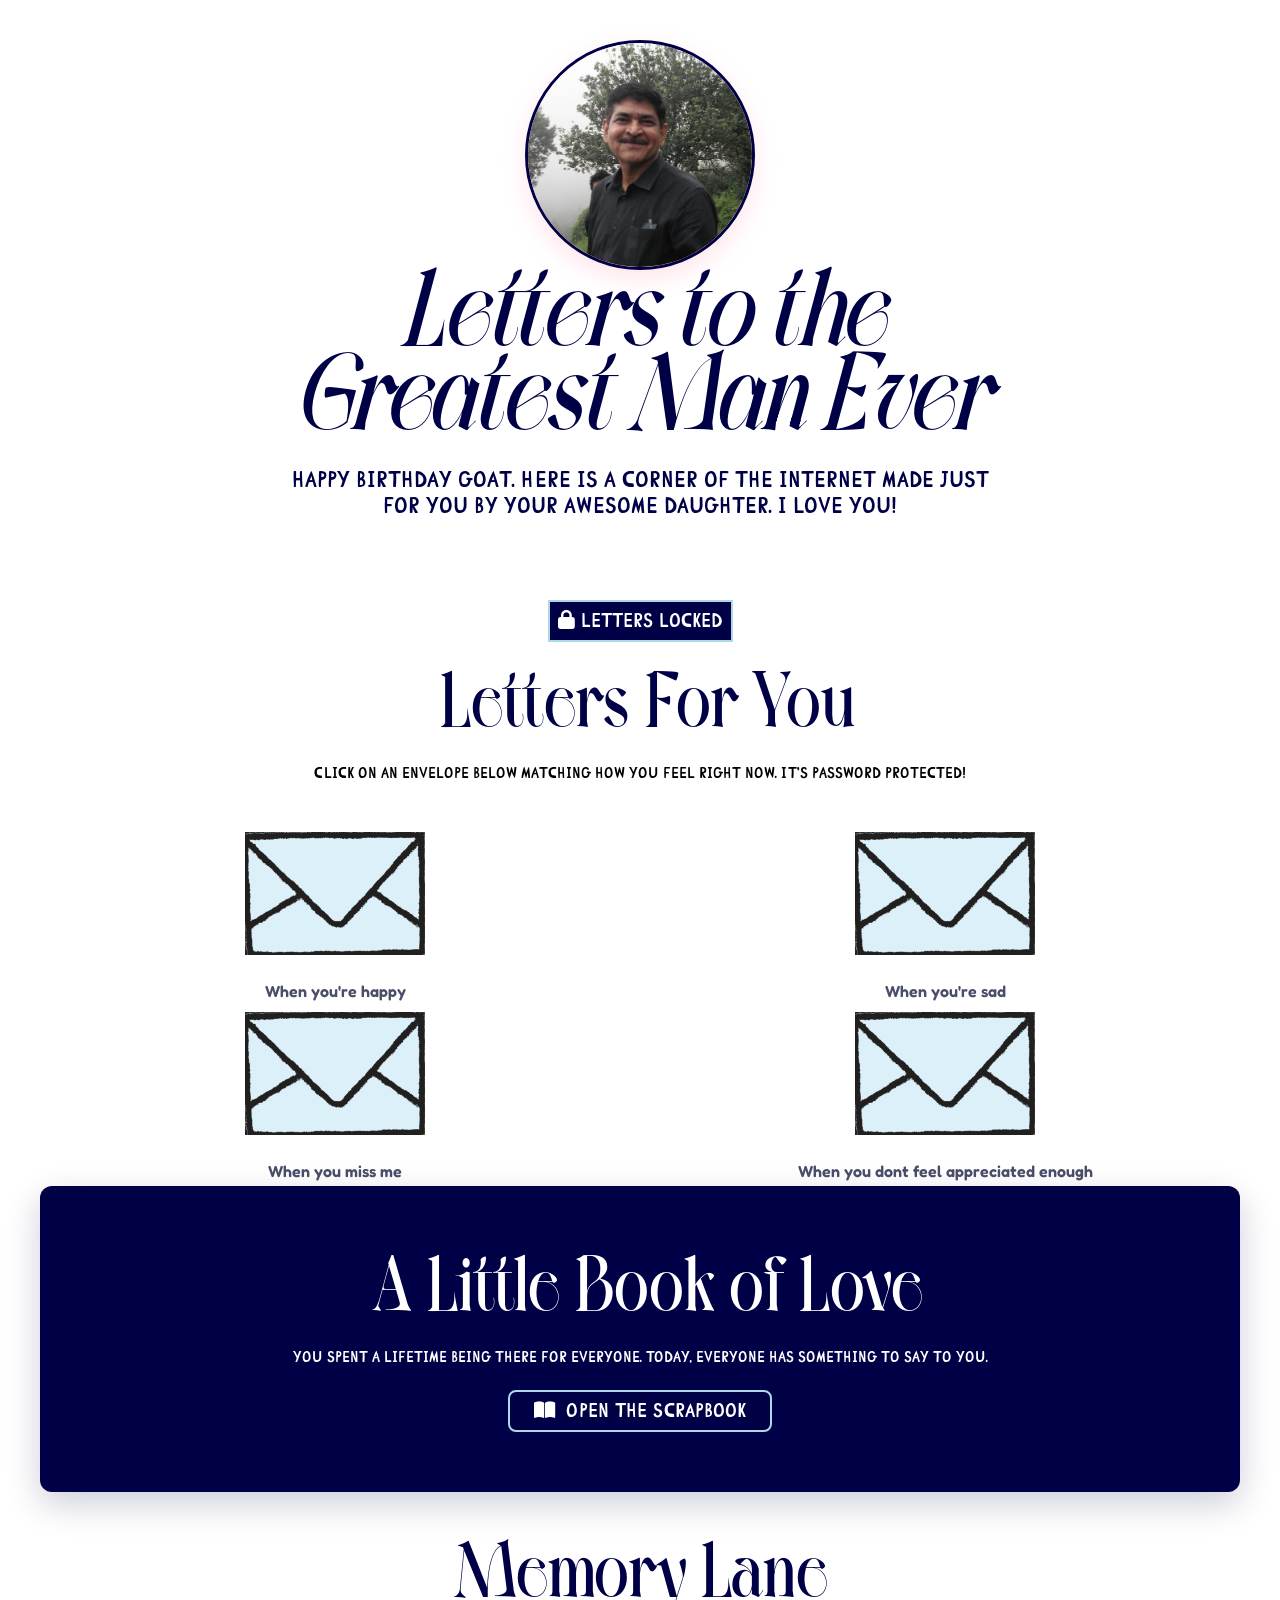
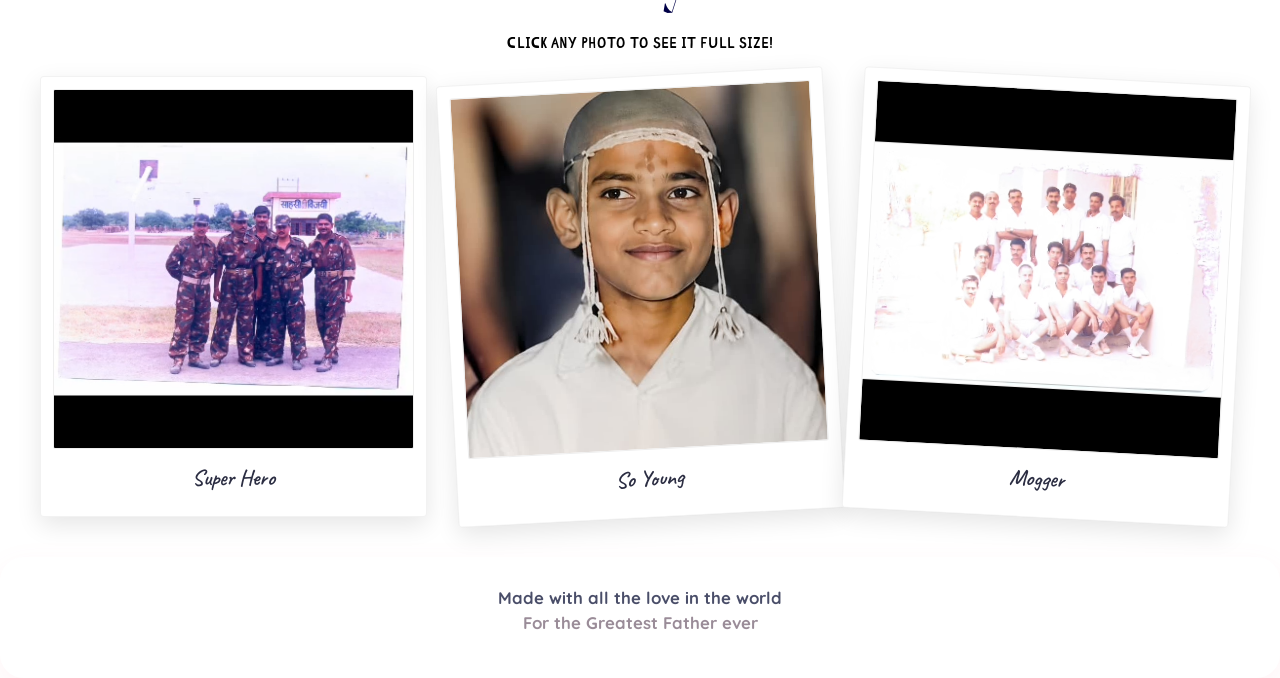
==== commit b230445e: "Update hero title in index.html" ====
--- a/index.html
+++ b/index.html
@@ -3,7 +3,7 @@
 <head>
     <meta charset="UTF-8">
     <meta name="viewport" content="width=device-width, initial-scale=1.0">
-    <title>Letters to the Greatest Man Who Ever Lived</title>
+    <title>Letters to the Greatest Man Ever</title>
     <!-- Google Fonts for cute & readable typography -->
     <link rel="preconnect" href="https://fonts.googleapis.com">
     <link rel="preconnect" href="https://fonts.gstatic.com" crossorigin>
@@ -42,7 +42,7 @@
             <div class="hero-image-wrapper">
                 <img src="images/papa5.jpeg" alt="Greatest Dad Illustration" class="hero-image">
             </div>
-            <h1 class="hero-title">Letters to the Greatest Man Who Ever Lived</h1>
+            <h1 class="hero-title">Letters to the Greatest Man Ever</h1>
             <p class="hero-subtitle">Happy birthday goat. Here is a corner of the internet made just for you by your awesome daughter. I love you!</p>
             </div>
         </header>
@@ -252,4 +252,4 @@
     <!-- Inject Javascript -->
     <script src="script.js"></script>
 </body>
-</html>+</html>
